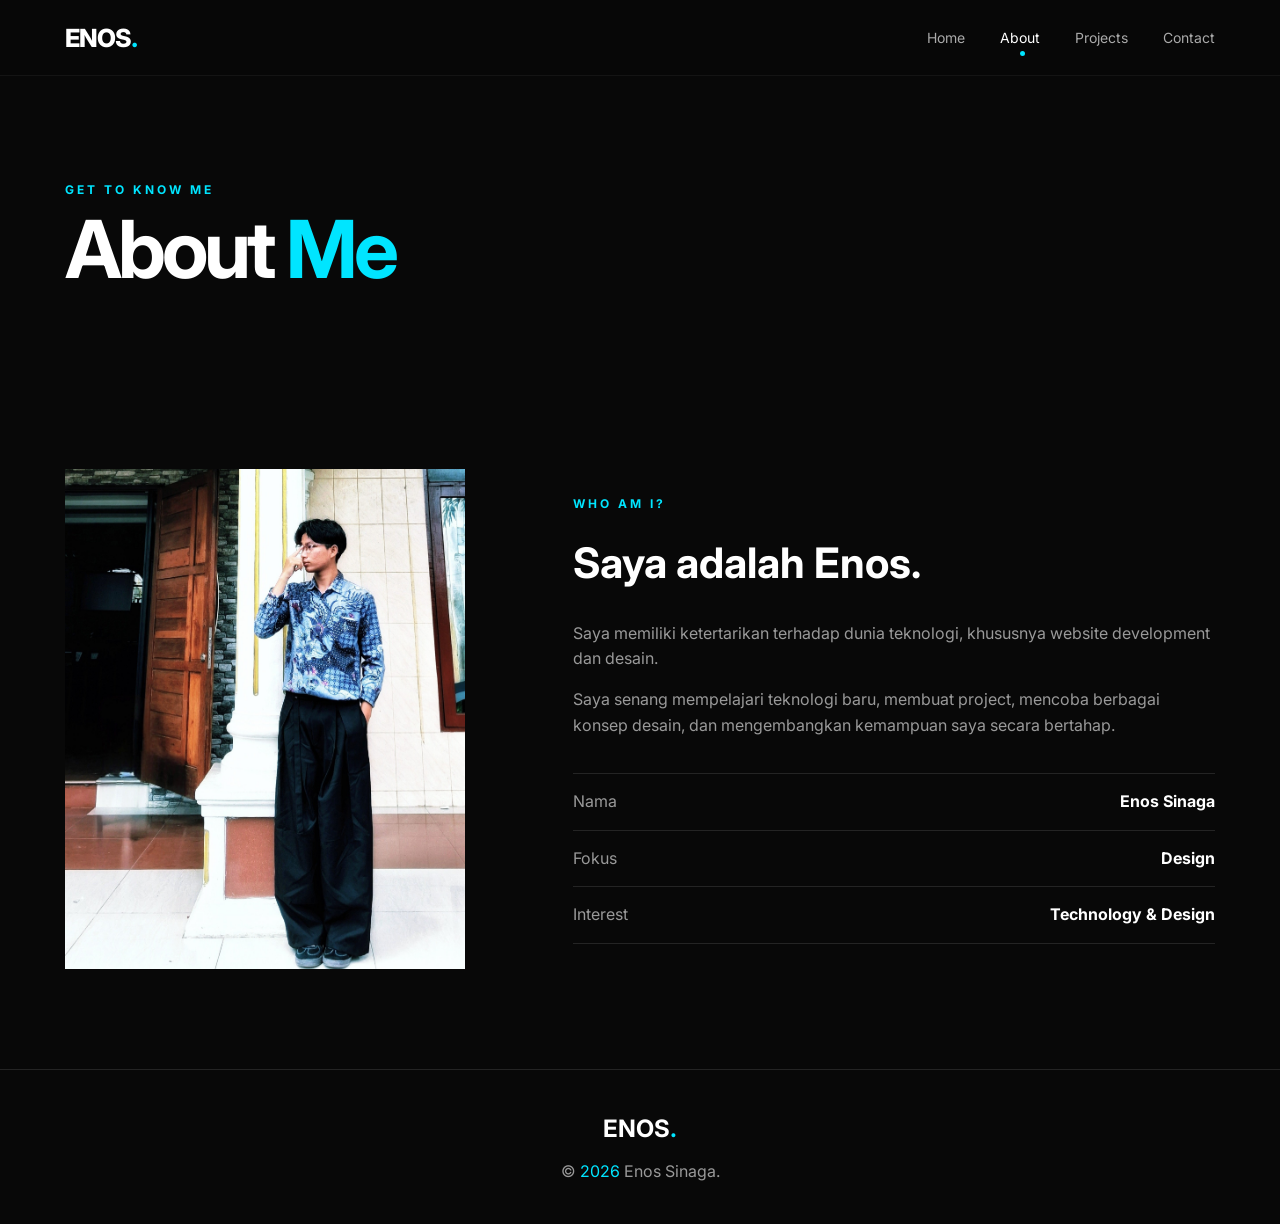
==== about.html @ 7dd68cc8 "first commit" ====
<!DOCTYPE html>
<html lang="id">

<head>

    <meta charset="UTF-8">

    <meta name="viewport"
        content="width=device-width, initial-scale=1.0">

    <title>About | Enos</title>

    <link rel="stylesheet" href="style.css">

    <link rel="preconnect" href="https://fonts.googleapis.com">

    <link rel="preconnect"
        href="https://fonts.gstatic.com"
        crossorigin>

    <link href="https://fonts.googleapis.com/css2?family=Inter:wght@400;500;600;700;800&display=swap"
        rel="stylesheet">

    <link rel="stylesheet"
        href="https://cdnjs.cloudflare.com/ajax/libs/font-awesome/6.5.2/css/all.min.css">

</head>


<body>


<header class="header">

    <nav class="navbar">

        <a href="index.html" class="logo">
            ENOS<span>.</span>
        </a>


        <ul class="nav-menu">

            <li>
                <a href="index.html">Home</a>
            </li>

            <li>
                <a href="about.html" class="active">About</a>
            </li>

            <li>
                <a href="projects.html">Projects</a>
            </li>

            <li>
                <a href="contact.html">Contact</a>
            </li>

        </ul>


        <button class="menu-btn" id="menuBtn">

            <i class="fa-solid fa-bars"></i>

        </button>

    </nav>

</header>


<section class="page-header">

    <p>GET TO KNOW ME</p>

    <h1>
        About <span>Me</span>
    </h1>

</section>


<section class="section about-page">


    <div class="about-photo">

        <img src="2.jpeg"
            alt="Foto Enos">

    </div>


    <div class="about-text">

        <p class="small-title">
            WHO AM I?
        </p>

        <h2>
            Saya adalah Enos.
        </h2>

        <p>
            Saya memiliki ketertarikan terhadap dunia teknologi,
            khususnya website development dan desain.
        </p>

        <p>
            Saya senang mempelajari teknologi baru, membuat
            project, mencoba berbagai konsep desain, dan
            mengembangkan kemampuan saya secara bertahap.
        </p>


        <div class="info-list">

            <div>
                <span>Nama</span>
                <strong>Enos Sinaga</strong>
            </div>

            <div>
                <span>Fokus</span>
                <strong>Design</strong>
            </div>

            <div>
                <span>Interest</span>
                <strong>Technology & Design</strong>
            </div>

        </div>

    </div>

</section>


<footer class="footer">

    <h2>
        ENOS<span>.</span>
    </h2>

    <p>
        © <span id="year"></span> Enos Sinaga.
    </p>

</footer>


<script src="script.js"></script>

</body>

</html>
---- style.css ----
/* =========================
   RESET
========================= */

* {
    margin: 0;
    padding: 0;
    box-sizing: border-box;
}


html {
    scroll-behavior: smooth;
}


body {
    font-family: "Inter", sans-serif;
    background: #080808;
    color: #ffffff;
    line-height: 1.6;
}


a {
    text-decoration: none;
    color: inherit;
}


img {
    max-width: 100%;
    display: block;
}


/* =========================
   VARIABLES
========================= */

:root {

    --bg: #080808;

    --card: #111111;

    --border: #242424;

    --text: #ffffff;

    --muted: #999999;

    --accent: #00e5ff;

}


/* =========================
   NAVBAR
========================= */

.header {

    position: fixed;

    top: 0;

    left: 0;

    width: 100%;

    z-index: 1000;

    background: rgba(8, 8, 8, 0.85);

    backdrop-filter: blur(15px);

    border-bottom: 1px solid rgba(255,255,255,0.05);

}


.navbar {

    max-width: 1200px;

    margin: auto;

    height: 75px;

    padding: 0 25px;

    display: flex;

    align-items: center;

    justify-content: space-between;

}


.logo {

    font-size: 25px;

    font-weight: 800;

    letter-spacing: -1px;

}


.logo span,
.footer span {

    color: var(--accent);

}


.nav-menu {

    list-style: none;

    display: flex;

    gap: 35px;

}


.nav-menu a {

    color: #aaa;

    font-size: 14px;

    transition: 0.3s;

}


.nav-menu a:hover,
.nav-menu a.active {

    color: white;

}


.nav-menu a.active {

    position: relative;

}


.nav-menu a.active::after {

    content: "";

    position: absolute;

    width: 5px;

    height: 5px;

    background: var(--accent);

    border-radius: 50%;

    bottom: -10px;

    left: 50%;

}


.menu-btn {

    display: none;

    background: none;

    border: none;

    color: white;

    font-size: 22px;

    cursor: pointer;

}


/* =========================
   HERO
========================= */

.hero {

    min-height: 100vh;

    max-width: 1200px;

    margin: auto;

    padding: 130px 25px 70px;

    display: grid;

    grid-template-columns: 1.2fr 0.8fr;

    align-items: center;

    gap: 60px;

}


.hero-small {

    color: var(--accent);

    font-size: 13px;

    font-weight: 700;

    letter-spacing: 4px;

    margin-bottom: 15px;

}


.hero h1 {

    font-size: clamp(55px, 8vw, 95px);

    line-height: 0.95;

    letter-spacing: -5px;

}


.hero h1 span {

    color: var(--accent);

}


.hero h2 {

    margin-top: 25px;

    color: #ccc;

    font-size: 22px;

    font-weight: 500;

}


.hero-description {

    max-width: 600px;

    margin-top: 20px;

    color: var(--muted);

}


.hero-buttons {

    display: flex;

    gap: 15px;

    margin-top: 35px;

}


.btn {

    display: inline-flex;

    align-items: center;

    gap: 10px;

    padding: 13px 22px;

    border-radius: 8px;

    font-size: 14px;

    font-weight: 600;

    transition: 0.3s;

}


.btn.primary {

    background: var(--accent);

    color: #000;

}


.btn.primary:hover {

    transform: translateY(-3px);

    box-shadow: 0 10px 30px rgba(0,229,255,0.2);

}


.btn.secondary {

    border: 1px solid var(--border);

    color: white;

}


.btn.secondary:hover {

    border-color: var(--accent);

}


.social-icons {

    display: flex;

    gap: 20px;

    margin-top: 35px;

}


.social-icons a {

    color: #777;

    font-size: 19px;

    transition: 0.3s;

}


.social-icons a:hover {

    color: var(--accent);

    transform: translateY(-3px);

}


/* =========================
   HERO IMAGE
========================= */

.hero-image {

    display: flex;

    justify-content: center;

}


.image-box {

    width: 350px;

    height: 430px;

    border: 1px solid var(--border);

    padding: 10px;

    position: relative;

}


.image-box::before {

    content: "";

    position: absolute;

    width: 100%;

    height: 100%;

    border: 1px solid var(--accent);

    top: 15px;

    left: 15px;

    z-index: -1;

}


.image-box img {

    width: 100%;

    height: 100%;

    object-fit: cover;

    filter: grayscale(20%);

}


/* =========================
   SECTION
========================= */

.section {

    max-width: 1200px;

    margin: auto;

    padding: 100px 25px;

}


.section-title {

    margin-bottom: 50px;

}


.section-title p,
.small-title,
.page-header p {

    color: var(--accent);

    font-size: 12px;

    letter-spacing: 3px;

    font-weight: 700;

}


.section-title h2 {

    font-size: 40px;

    margin-top: 8px;

}


/* =========================
   ABOUT
========================= */

.about-preview {

    display: grid;

    grid-template-columns: 1fr 1fr;

    gap: 80px;

    align-items: center;

}


.about-preview p {

    color: var(--muted);

    max-width: 600px;

}


.text-link {

    display: inline-flex;

    gap: 10px;

    color: var(--accent);

    margin-top: 25px;

    font-size: 14px;

}


.stats {

    display: flex;

    gap: 50px;

}


.stat h3 {

    font-size: 40px;

}


.stat p {

    font-size: 13px;

}


/* =========================
   SKILLS
========================= */

.skills-section {

    background: #0c0c0c;

    max-width: none;

    padding-left: max(25px, calc((100% - 1150px) / 2));

    padding-right: max(25px, calc((100% - 1150px) / 2));

}


.skills {

    display: grid;

    grid-template-columns: repeat(4, 1fr);

    gap: 20px;

}


.skill-card {

    padding: 30px;

    background: var(--card);

    border: 1px solid var(--border);

    border-radius: 10px;

    transition: 0.3s;

}


.skill-card:hover {

    transform: translateY(-8px);

    border-color: var(--accent);

}


.skill-card i {

    font-size: 35px;

    color: var(--accent);

    margin-bottom: 20px;

}


.skill-card h3 {

    margin-bottom: 10px;

}


.skill-card p {

    color: var(--muted);

    font-size: 13px;

}


/* =========================
   PROJECTS
========================= */

.projects-grid {

    display: grid;

    grid-template-columns: repeat(3, 1fr);

    gap: 25px;

}


.project-card {

    background: var(--card);

    border: 1px solid var(--border);

    border-radius: 10px;

    overflow: hidden;

    transition: 0.3s;

}


.project-card:hover {

    transform: translateY(-7px);

    border-color: #444;

}


.project-image {

    height: 230px;

    background:
        linear-gradient(
            135deg,
            #00e5ff22,
            transparent
        ),
        #151515;

    position: relative;

}


.project-image.second {

    background:
        linear-gradient(
            135deg,
            #ffffff18,
            transparent
        ),
        #151515;

}


.project-image.third {

    background:
        linear-gradient(
            135deg,
            #7c3aed30,
            transparent
        ),
        #151515;

}


.project-image.fourth {

    background:
        linear-gradient(
            135deg,
            #22c55e20,
            transparent
        ),
        #151515;

}


.project-number {

    position: absolute;

    right: 20px;

    top: 15px;

    font-size: 55px;

    font-weight: 800;

    color: rgba(255,255,255,0.07);

}


.project-content {

    padding: 25px;

}


.project-content span {

    font-size: 11px;

    color: var(--accent);

    text-transform: uppercase;

    letter-spacing: 1px;

}


.project-content h3 {

    margin: 10px 0;

    font-size: 20px;

}


.project-content p {

    color: var(--muted);

    font-size: 13px;

    margin-bottom: 20px;

}


.project-content a {

    color: white;

    font-size: 13px;

    display: inline-flex;

    gap: 8px;

}


.project-content a:hover {

    color: var(--accent);

}


.center-button {

    text-align: center;

    margin-top: 45px;

}


/* =========================
   PAGE HEADER
========================= */

.page-header {

    padding: 180px 25px 80px;

    max-width: 1200px;

    margin: auto;

}


.page-header h1 {

    font-size: clamp(50px, 7vw, 80px);

    line-height: 1;

    letter-spacing: -4px;

    margin-top: 10px;

}


.page-header h1 span {

    color: var(--accent);

}


/* =========================
   ABOUT PAGE
========================= */

.about-page {

    display: grid;

    grid-template-columns: 0.8fr 1.2fr;

    gap: 80px;

    align-items: center;

}


.about-photo img {

    width: 100%;

    max-width: 400px;

    aspect-ratio: 4/5;

    object-fit: cover;

}


.about-text h2 {

    font-size: 42px;

    margin: 15px 0 25px;

}


.about-text > p:not(.small-title) {

    color: var(--muted);

    margin-bottom: 15px;

}


.info-list {

    margin-top: 35px;

    border-top: 1px solid var(--border);

}


.info-list div {

    display: flex;

    justify-content: space-between;

    padding: 15px 0;

    border-bottom: 1px solid var(--border);

}


.info-list span {

    color: var(--muted);

}


/* =========================
   CONTACT
========================= */

.contact-section {

    display: grid;

    grid-template-columns: 1fr 1fr;

    gap: 80px;

}


.contact-info h2 {

    font-size: 40px;

    line-height: 1.1;

    margin: 15px 0 20px;

}


.contact-info > p:not(.small-title) {

    color: var(--muted);

}


.contact-item {

    display: flex;

    align-items: center;

    gap: 15px;

    margin-top: 30px;

}


.contact-item > i {

    width: 45px;

    height: 45px;

    display: grid;

    place-items: center;

    background: var(--card);

    border: 1px solid var(--border);

    color: var(--accent);

    border-radius: 8px;

}


.contact-item div {

    display: flex;

    flex-direction: column;

}


.contact-item span {

    color: var(--muted);

    font-size: 12px;

}


.contact-item strong {

    font-size: 14px;

}


.contact-form {

    background: var(--card);

    padding: 30px;

    border: 1px solid var(--border);

    border-radius: 10px;

}


.input-group {

    margin-bottom: 20px;

}


.input-group label {

    display: block;

    font-size: 13px;

    margin-bottom: 8px;

}


.input-group input,
.input-group textarea {

    width: 100%;

    background: #080808;

    border: 1px solid var(--border);

    color: white;

    padding: 13px;

    border-radius: 6px;

    font-family: inherit;

    outline: none;

}


.input-group input:focus,
.input-group textarea:focus {

    border-color: var(--accent);

}


.input-group textarea {

    resize: vertical;

}


/* =========================
   FOOTER
========================= */

.footer {

    border-top: 1px solid var(--border);

    padding: 40px 25px;

    text-align: center;

    color: var(--muted);

}


.footer h2 {

    color: white;

    margin-bottom: 10px;

}


.footer-social {

    display: flex;

    justify-content: center;

    gap: 20px;

    margin: 20px 0;

}


.footer-social a:hover {

    color: var(--accent);

}


.copyright {

    font-size: 12px;

    margin-top: 20px;

}


/* =========================
   ANIMATION
========================= */

.reveal {

    opacity: 0;

    transform: translateY(30px);

    transition: 0.8s ease;

}


.reveal.show {

    opacity: 1;

    transform: translateY(0);

}


/* =========================
   RESPONSIVE
========================= */

@media (max-width: 900px) {

    .hero {

        grid-template-columns: 1fr;

        text-align: center;

    }


    .hero-description {

        margin-left: auto;

        margin-right: auto;

    }


    .hero-buttons,
    .social-icons {

        justify-content: center;

    }


    .hero-image {

        order: -1;

    }


    .image-box {

        width: 280px;

        height: 350px;

    }


    .skills {

        grid-template-columns: repeat(2, 1fr);

    }


    .projects-grid {

        grid-template-columns: repeat(2, 1fr);

    }


    .about-page,
    .contact-section {

        grid-template-columns: 1fr;

    }

}


@media (max-width: 650px) {

    .nav-menu {

        position: absolute;

        top: 75px;

        left: 0;

        width: 100%;

        background: #080808;

        flex-direction: column;

        gap: 0;

        display: none;

        border-bottom: 1px solid var(--border);

    }


    .nav-menu.show {

        display: flex;

    }


    .nav-menu li a {

        display: block;

        padding: 18px 25px;

        border-bottom: 1px solid var(--border);

    }


    .menu-btn {

        display: block;

    }


    .hero {

        padding-top: 130px;

    }


    .hero h1 {

        letter-spacing: -3px;

    }


    .hero h2 {

        font-size: 18px;

    }


    .about-preview {

        grid-template-columns: 1fr;

        gap: 40px;

    }


    .stats {

        justify-content: space-between;

    }


    .skills {

        grid-template-columns: 1fr;

    }


    .projects-grid {

        grid-template-columns: 1fr;

    }


    .section-title h2 {

        font-size: 32px;

    }


    .contact-info h2 {

        font-size: 32px;

    }

}
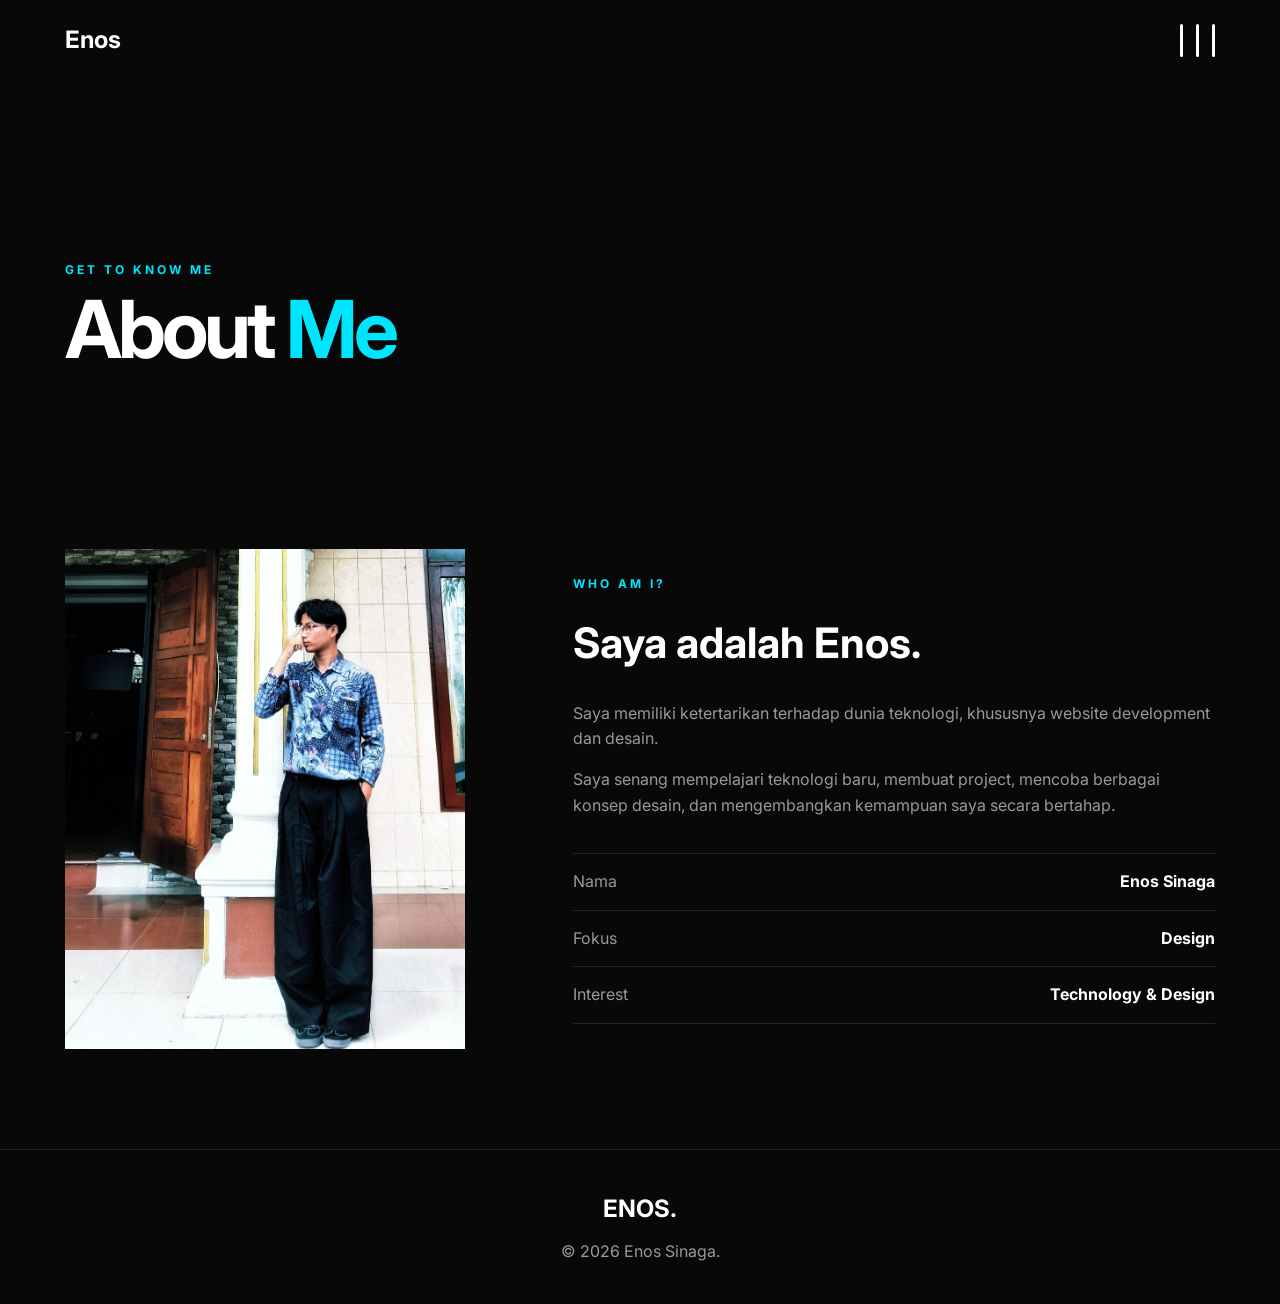
==== commit 872964fd: "about.html" ====
--- a/about.html
+++ b/about.html
@@ -11,7 +11,7 @@
     <title>About | Enos</title>
 
     <link rel="stylesheet" href="style.css">
-
+ <link rel="icon" type="image/x-icon" href="favicon-32x32.png">
     <link rel="preconnect" href="https://fonts.googleapis.com">
 
     <link rel="preconnect"
@@ -30,44 +30,33 @@
 <body>
 
 
-<header class="header">
+<header>
+<nav class="navbar">
 
-    <nav class="navbar">
+    <div class="logo">
+        Enos
+    </div>
 
-        <a href="index.html" class="logo">
-            ENOS<span>.</span>
-        </a>
+    <div class="menu-container">
 
-
-        <ul class="nav-menu">
-
-            <li>
-                <a href="index.html">Home</a>
-            </li>
-
-            <li>
-                <a href="about.html" class="active">About</a>
-            </li>
-
-            <li>
-                <a href="projects.html">Projects</a>
-            </li>
-
-            <li>
-                <a href="contact.html">Contact</a>
-            </li>
-
-        </ul>
-
-
-        <button class="menu-btn" id="menuBtn">
-
-            <i class="fa-solid fa-bars"></i>
-
+        <!-- Tombol 3 garis -->
+        <button class="hamburger" id="hamburger" onclick="toggleMenu()">
+            <span></span>
+            <span></span>
+            <span></span>
         </button>
 
-    </nav>
+        <!-- Menu -->
+        <div class="menu" id="menu">
+            <a href="index.html">Home</a>
+            <a href="about.html">About</a>
+            <a href="projects.html">Project</a>
+            <a href="contact.html">Contact</a>
+        </div>
 
+    </div>
+
+</nav>
 </header>
 
 
@@ -156,4 +145,4 @@
 
 </body>
 
-</html>+</html>
--- a/style.css
+++ b/style.css
@@ -79,14 +79,13 @@
 
 }
 
-
 .navbar {
 
     max-width: 1200px;
 
     margin: auto;
 
-    height: 75px;
+    height: 80px;
 
     padding: 0 25px;
 
@@ -98,100 +97,120 @@
 
 }
 
-
 .logo {
-
-    font-size: 25px;
-
-    font-weight: 800;
-
-    letter-spacing: -1px;
-
-}
-
-
-.logo span,
-.footer span {
-
-    color: var(--accent);
-
-}
-
-
-.nav-menu {
-
-    list-style: none;
+    color: white;
+    font-size: 24px;
+    font-weight: bold;
+}
+
+/* =========================
+   TEMPAT MENU + TOMBOL
+========================= */
+
+.menu-container {
+    position: relative;
 
     display: flex;
-
-    gap: 35px;
-
-}
-
-
-.nav-menu a {
-
-    color: #aaa;
-
-    font-size: 14px;
-
-    transition: 0.3s;
-
-}
-
-
-.nav-menu a:hover,
-.nav-menu a.active {
-
+    align-items: center;
+}
+
+/* =========================
+   LOGO 3 GARIS
+========================= */
+
+.hamburger {
+    width: 35px;
+    height: 35px;
+
+    padding: 0;
+
+    display: flex;
+    align-items: center;
+    justify-content: space-between;
+
+    flex-direction: row;
+
+    background: none;
+    border: none;
+
+    cursor: pointer;
+
+    position: relative;
+    z-index: 2;
+
+    transition: transform 0.4s ease;
+}
+
+/* Garis awalnya VERTIKAL */
+
+.hamburger span {
+    width: 3px;
+    height: 33px;
+
+    background: white;
+
+    border-radius: 5px;
+}
+
+/* Ketika diklik:
+   VERTIKAL → HORIZONTAL */
+
+.hamburger.active {
+    transform: rotate(90deg);
+}
+
+
+/* =========================
+   MENU
+========================= */
+
+.menu {
+    position: absolute;
+
+    top: 50%;
+    right: 50px;
+
+    display: flex;
+    align-items: center;
+
+    gap: 20px;
+
+    white-space: nowrap;
+
+    opacity: 0;
+
+    pointer-events: none;
+
+    transform: translateY(-50%) translateX(20px);
+
+    transition:
+        transform 0.4s ease,
+        opacity 0.3s ease;
+}
+
+/* Menu muncul ke arah KIRI */
+
+.menu.active {
+    opacity: 1;
+
+    pointer-events: auto;
+
+    transform: translateY(-50%) translateX(0);
+}
+
+.menu a {
     color: white;
 
-}
-
-
-.nav-menu a.active {
-
-    position: relative;
-
-}
-
-
-.nav-menu a.active::after {
-
-    content: "";
-
-    position: absolute;
-
-    width: 5px;
-
-    height: 5px;
-
-    background: var(--accent);
-
-    border-radius: 50%;
-
-    bottom: -10px;
-
-    left: 50%;
-
-}
-
-
-.menu-btn {
-
-    display: none;
-
-    background: none;
-
-    border: none;
-
-    color: white;
-
-    font-size: 22px;
-
-    cursor: pointer;
-
-}
-
+    text-decoration: none;
+
+    font-size: 17px;
+
+    transition: 0.2s ease;
+}
+
+.menu a:hover {
+    color: #00e5ff;
+}
 
 /* =========================
    HERO
@@ -1341,4 +1360,4 @@
 
     }
 
-}+}
